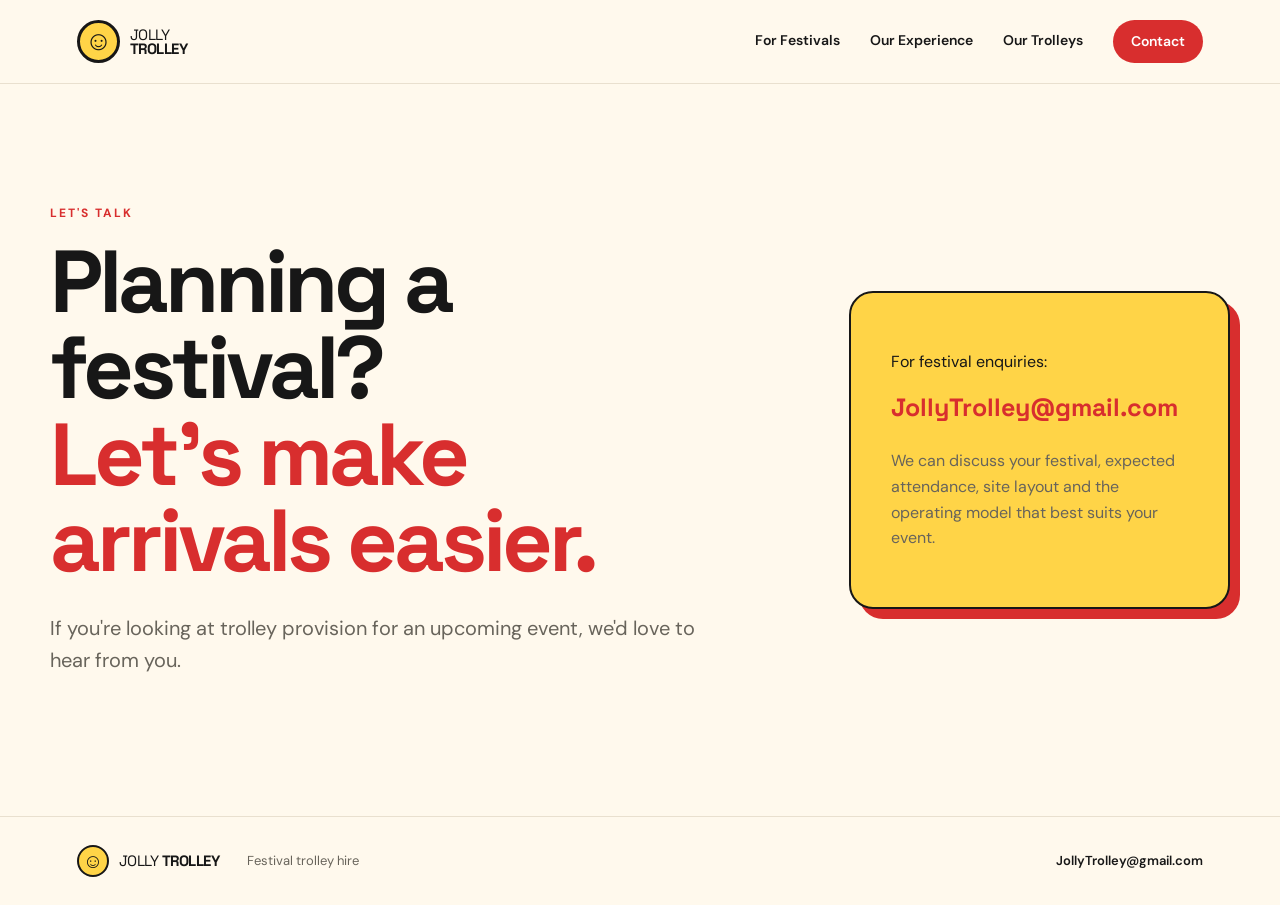
==== contact.html @ 55265817 "Add files via upload" ====
<!doctype html><html lang="en"><head><meta charset="utf-8"><meta name="viewport" content="width=device-width,initial-scale=1"><title>Contact | Jolly Trolley</title><link rel="stylesheet" href="style.css"></head><body><header><a class="brand" href="index.html"><span class="smiley">☺</span><span>JOLLY<br><b>TROLLEY</b></span></a><nav><a href="festivals.html">For Festivals</a><a href="experience.html">Our Experience</a><a href="trolleys.html">Our Trolleys</a><a class="nav-cta active" href="contact.html">Contact</a></nav></header><main><section class="contact"><div><p class="eyebrow">LET'S TALK</p><h1>Planning a festival?<br><em>Let's make arrivals easier.</em></h1><p class="lead">If you're looking at trolley provision for an upcoming event, we'd love to hear from you.</p></div><div class="contact-box"><p>For festival enquiries:</p><a href="mailto:JollyTrolley@gmail.com">JollyTrolley@gmail.com</a><p class="small-note">We can discuss your festival, expected attendance, site layout and the operating model that best suits your event.</p></div></section></main><footer><div class="brand small"><span class="smiley">☺</span><span>JOLLY <b>TROLLEY</b></span></div><span>Festival trolley hire</span><a href="mailto:JollyTrolley@gmail.com">JollyTrolley@gmail.com</a></footer></body></html>
---- style.css ----
@import url('https://fonts.googleapis.com/css2?family=DM+Sans:wght@400;500;600;700&family=Space+Grotesk:wght@500;600;700&display=swap');
:root{--red:#d82e2e;--yellow:#ffd447;--cream:#fff9ed;--ink:#171717;--muted:#68645b;--line:#e9e0cf}*{box-sizing:border-box}html{scroll-behavior:smooth}body{margin:0;background:var(--cream);color:var(--ink);font-family:'DM Sans',sans-serif;line-height:1.6}a{color:inherit;text-decoration:none}header{height:84px;padding:0 6vw;display:flex;align-items:center;justify-content:space-between;border-bottom:1px solid var(--line);background:rgba(255,249,237,.96);position:sticky;top:0;z-index:10}.brand{display:flex;align-items:center;gap:10px;font-family:'Space Grotesk';font-size:15px;line-height:.9;letter-spacing:-.5px}.brand b{font-weight:700}.smiley{width:43px;height:43px;border-radius:50%;background:var(--yellow);border:3px solid var(--ink);display:grid;place-items:center;font-size:27px;font-family:Arial;font-weight:bold}.small .smiley{width:32px;height:32px;font-size:20px;border-width:2px}nav{display:flex;align-items:center;gap:30px;font-size:14px;font-weight:600}nav a{padding:8px 0;border-bottom:2px solid transparent}nav a:hover,nav .active{border-color:var(--red)}.nav-cta{background:var(--red);color:white;padding:10px 18px;border-radius:999px;border:0}.nav-cta:hover{background:var(--ink);border:0}.hero,.page-hero,.intro,.cards,.partnership,.feature,.gallery,.trolley-show,.specs,.contact,.strip,.cta-band{max-width:1180px;margin:auto}.hero{min-height:650px;padding:100px 0;display:grid;grid-template-columns:1.2fr .8fr;gap:80px;align-items:center}.eyebrow{font-size:12px;font-weight:700;letter-spacing:2px;color:var(--red);margin:0 0 16px}.hero h1,.page-hero h1,.contact h1{font-family:'Space Grotesk';font-size:clamp(52px,7vw,88px);line-height:.98;letter-spacing:-4px;margin:0 0 28px;max-width:850px}.hero h1 em,.page-hero h1 em,.contact h1 em{font-style:normal;color:var(--red)}.lead{font-size:20px;max-width:680px;color:var(--muted)}.actions{display:flex;align-items:center;gap:24px;margin-top:34px}.button{display:inline-block;background:var(--red);color:white;padding:14px 22px;border-radius:999px;font-weight:700}.button:hover{background:var(--ink)}.text-link{font-weight:700;border-bottom:1px solid var(--ink);padding-bottom:3px}.hero-card{min-height:400px;border:2px solid var(--ink);border-radius:28px;background:var(--yellow);display:flex;flex-direction:column;align-items:center;justify-content:center;transform:rotate(2deg);box-shadow:14px 14px 0 var(--red)}.sun{width:190px;height:190px;border:7px solid var(--ink);border-radius:50%;display:grid;place-items:center;font:130px Arial;background:#ffe878}.hero-card p{text-align:center;font-size:18px}.hero-card strong{font-family:'Space Grotesk';font-size:25px}.strip{display:grid;grid-template-columns:repeat(3,1fr);border-top:1px solid var(--line);border-bottom:1px solid var(--line)}.strip div,.specs div{padding:30px;border-right:1px solid var(--line)}.strip div:last-child,.specs div:last-child{border:0}.strip strong,.strip span,.specs strong,.specs span{display:block}.strip strong,.specs strong{font-family:'Space Grotesk';font-size:19px}.strip span,.specs span{color:var(--muted);font-size:14px}.intro{padding:130px 0}.intro h2,.partnership h2,.feature h2,.trolley-show h2{font:600 50px/1 'Space Grotesk';letter-spacing:-2px;margin:0 0 22px}.intro>p:not(.eyebrow){font-size:23px;max-width:760px;color:var(--muted);margin-bottom:30px}.page-hero{padding:110px 0 80px}.page-hero h1{font-size:clamp(48px,6.5vw,76px);max-width:1000px}.cards{display:grid;grid-template-columns:repeat(3,1fr);gap:18px;padding-bottom:100px}.cards article{border:1px solid var(--line);border-radius:20px;padding:32px;background:#fffdf7}.cards span{color:var(--red);font-weight:700}.cards h2{font:600 30px 'Space Grotesk';margin:45px 0 12px}.cards p,.feature p,.trolley-show p{color:var(--muted)}.partnership{background:var(--yellow);padding:60px;display:grid;grid-template-columns:1fr 1fr;gap:60px;margin-bottom:100px}.partnership p{font-size:20px;margin:0}.cta-band{margin-bottom:100px;padding:65px;background:var(--red);color:white;border-radius:26px}.cta-band h2{font:600 45px 'Space Grotesk';margin:0}.cta-band p{font-size:18px;margin:10px 0 25px}.cta-band .button{background:white;color:var(--red)}.feature{display:grid;grid-template-columns:1fr 1fr;gap:70px;align-items:center;padding-bottom:80px}.photo-placeholder{min-height:350px;border-radius:24px;background:#efe5d1;border:1px dashed #c8bca6;display:grid;place-items:center;text-align:center;color:#8c826f;font-weight:700}.photo-placeholder small{font-weight:400}.gallery{display:grid;grid-template-columns:repeat(3,1fr);gap:18px;padding-bottom:100px}.gallery .photo-placeholder{min-height:220px}.trolley-show{display:grid;grid-template-columns:1fr 1fr;gap:90px;align-items:center;padding-bottom:80px}.trolley-illustration{height:390px;position:relative;background:var(--yellow);border:2px solid var(--ink);border-radius:28px}.handle{position:absolute;width:220px;height:100px;border:14px solid var(--ink);border-bottom:0;border-radius:80px 80px 0 0;left:95px;top:55px}.bed{position:absolute;width:340px;height:150px;border:9px solid var(--ink);border-radius:10px;left:45px;top:145px;transform:skew(-8deg)}.wheel{position:absolute;width:62px;height:62px;border-radius:50%;background:var(--ink);bottom:45px}.w1{left:70px}.w2{right:70px}.specs{display:grid;grid-template-columns:repeat(3,1fr);border-top:1px solid var(--line);border-bottom:1px solid var(--line);margin-bottom:100px}.contact{min-height:650px;padding:120px 0;display:grid;grid-template-columns:1.3fr .7fr;gap:90px;align-items:center}.contact-box{background:var(--yellow);border:2px solid var(--ink);border-radius:24px;padding:40px;box-shadow:10px 10px 0 var(--red)}.contact-box>a{font:700 25px 'Space Grotesk';color:var(--red);word-break:break-word}.small-note{color:var(--muted);margin-top:25px}footer{border-top:1px solid var(--line);padding:28px 6vw;display:flex;align-items:center;gap:28px;color:var(--muted);font-size:13px}footer .brand{color:var(--ink)}footer a{margin-left:auto;color:var(--ink);font-weight:600}@media(max-width:800px){header{height:auto;padding:18px 5vw;align-items:flex-start}nav{gap:12px;flex-wrap:wrap;justify-content:flex-end;font-size:12px}.hero,.feature,.trolley-show,.contact,.partnership{grid-template-columns:1fr;gap:40px}.hero{padding:70px 5vw}.page-hero,.intro,.cards,.feature,.gallery,.trolley-show,.specs,.contact,.partnership,.cta-band{margin-left:5vw;margin-right:5vw}.strip,.cards,.gallery,.specs{grid-template-columns:1fr}.strip div,.specs div{border-right:0;border-bottom:1px solid var(--line)}.hero h1,.page-hero h1,.contact h1{letter-spacing:-2.5px}.intro{padding:80px 0}.partnership{padding:35px}.trolley-illustration{height:300px}.bed{width:250px;left:30px}.handle{left:65px}.contact{padding:80px 0}footer{flex-wrap:wrap}footer a{margin-left:0;width:100%}}
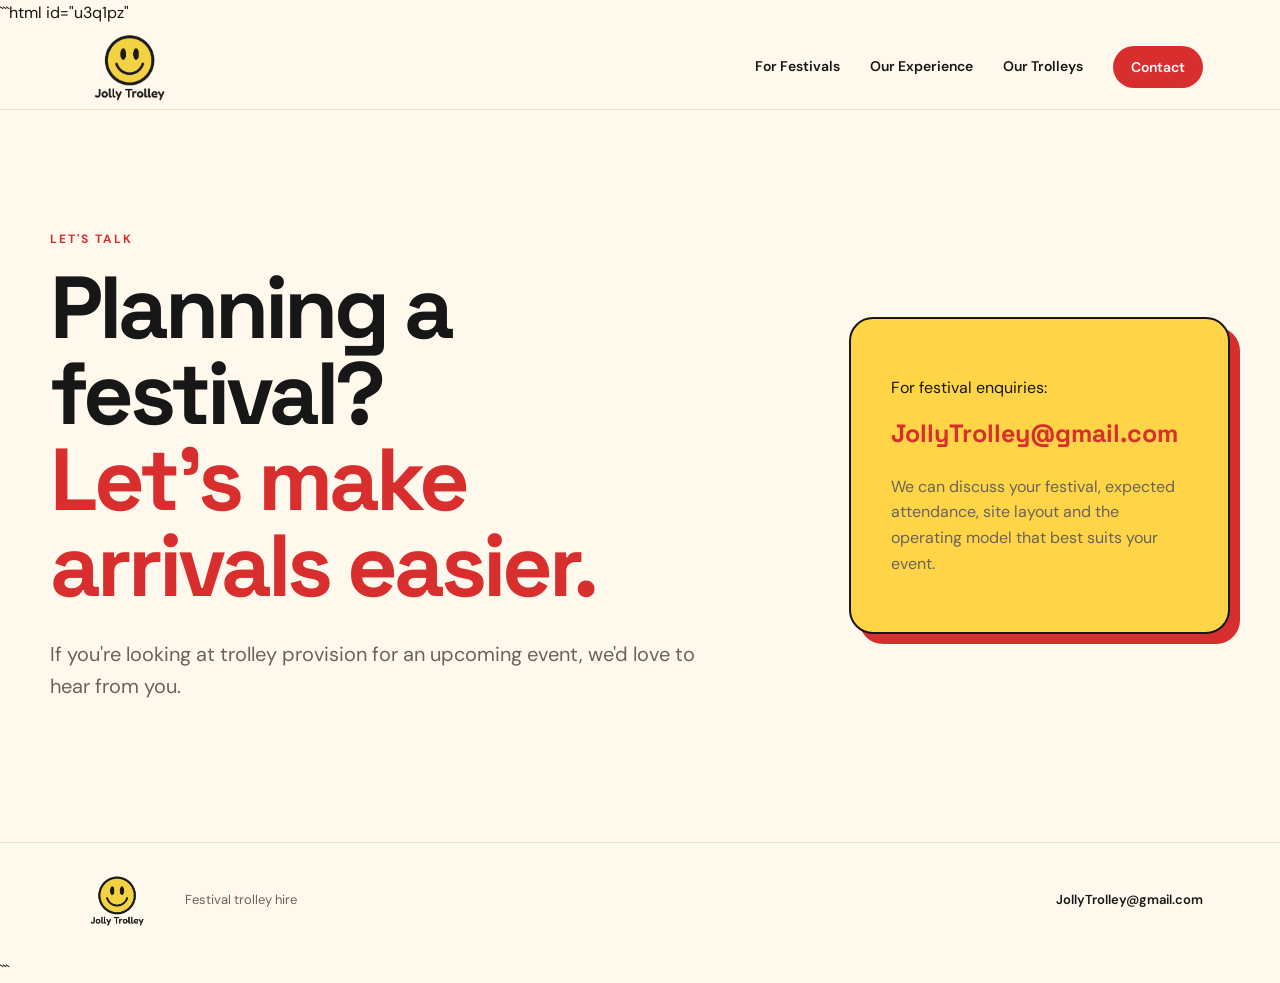
==== commit 399904ec: "Update contact.html" ====
--- a/contact.html
+++ b/contact.html
@@ -1 +1,85 @@
-<!doctype html><html lang="en"><head><meta charset="utf-8"><meta name="viewport" content="width=device-width,initial-scale=1"><title>Contact | Jolly Trolley</title><link rel="stylesheet" href="style.css"></head><body><header><a class="brand" href="index.html"><span class="smiley">☺</span><span>JOLLY<br><b>TROLLEY</b></span></a><nav><a href="festivals.html">For Festivals</a><a href="experience.html">Our Experience</a><a href="trolleys.html">Our Trolleys</a><a class="nav-cta active" href="contact.html">Contact</a></nav></header><main><section class="contact"><div><p class="eyebrow">LET'S TALK</p><h1>Planning a festival?<br><em>Let's make arrivals easier.</em></h1><p class="lead">If you're looking at trolley provision for an upcoming event, we'd love to hear from you.</p></div><div class="contact-box"><p>For festival enquiries:</p><a href="mailto:JollyTrolley@gmail.com">JollyTrolley@gmail.com</a><p class="small-note">We can discuss your festival, expected attendance, site layout and the operating model that best suits your event.</p></div></section></main><footer><div class="brand small"><span class="smiley">☺</span><span>JOLLY <b>TROLLEY</b></span></div><span>Festival trolley hire</span><a href="mailto:JollyTrolley@gmail.com">JollyTrolley@gmail.com</a></footer></body></html>
+```html id="u3q1pz"
+<!doctype html>
+<html lang="en">
+
+<head>
+<meta charset="utf-8">
+<meta name="viewport" content="width=device-width,initial-scale=1">
+<title>Contact | Jolly Trolley</title>
+<link rel="stylesheet" href="style.css">
+</head>
+
+<body>
+
+<header>
+
+<a class="brand" href="index.html">
+<img class="logo-image" src="Jolly-Trolley-Logo.png" alt="Jolly Trolley" style="width:105px;height:auto;display:block;">
+</a>
+
+<nav>
+<a href="festivals.html">For Festivals</a>
+<a href="experience.html">Our Experience</a>
+<a href="trolleys.html">Our Trolleys</a>
+<a class="nav-cta active" href="contact.html">Contact</a>
+</nav>
+
+</header>
+
+
+<main>
+
+<section class="contact">
+
+<div>
+
+<p class="eyebrow">LET'S TALK</p>
+
+<h1>
+Planning a festival?<br>
+<em>Let's make arrivals easier.</em>
+</h1>
+
+<p class="lead">
+If you're looking at trolley provision for an upcoming event, we'd love to hear from you.
+</p>
+
+</div>
+
+
+<div class="contact-box">
+
+<p>For festival enquiries:</p>
+
+<a href="mailto:JollyTrolley@gmail.com">
+JollyTrolley@gmail.com
+</a>
+
+<p class="small-note">
+We can discuss your festival, expected attendance, site layout and the operating model that best suits your event.
+</p>
+
+</div>
+
+</section>
+
+</main>
+
+
+<footer>
+
+<div class="brand small">
+<img class="logo-image" src="Jolly-Trolley-Logo.png" alt="Jolly Trolley" style="width:80px;height:auto;display:block;">
+</div>
+
+<span>Festival trolley hire</span>
+
+<a href="mailto:JollyTrolley@gmail.com">
+JollyTrolley@gmail.com
+</a>
+
+</footer>
+
+</body>
+</html>
+```
--- a/style.css
+++ b/style.css
@@ -1,2 +1,651 @@
 @import url('https://fonts.googleapis.com/css2?family=DM+Sans:wght@400;500;600;700&family=Space+Grotesk:wght@500;600;700&display=swap');
-:root{--red:#d82e2e;--yellow:#ffd447;--cream:#fff9ed;--ink:#171717;--muted:#68645b;--line:#e9e0cf}*{box-sizing:border-box}html{scroll-behavior:smooth}body{margin:0;background:var(--cream);color:var(--ink);font-family:'DM Sans',sans-serif;line-height:1.6}a{color:inherit;text-decoration:none}header{height:84px;padding:0 6vw;display:flex;align-items:center;justify-content:space-between;border-bottom:1px solid var(--line);background:rgba(255,249,237,.96);position:sticky;top:0;z-index:10}.brand{display:flex;align-items:center;gap:10px;font-family:'Space Grotesk';font-size:15px;line-height:.9;letter-spacing:-.5px}.brand b{font-weight:700}.smiley{width:43px;height:43px;border-radius:50%;background:var(--yellow);border:3px solid var(--ink);display:grid;place-items:center;font-size:27px;font-family:Arial;font-weight:bold}.small .smiley{width:32px;height:32px;font-size:20px;border-width:2px}nav{display:flex;align-items:center;gap:30px;font-size:14px;font-weight:600}nav a{padding:8px 0;border-bottom:2px solid transparent}nav a:hover,nav .active{border-color:var(--red)}.nav-cta{background:var(--red);color:white;padding:10px 18px;border-radius:999px;border:0}.nav-cta:hover{background:var(--ink);border:0}.hero,.page-hero,.intro,.cards,.partnership,.feature,.gallery,.trolley-show,.specs,.contact,.strip,.cta-band{max-width:1180px;margin:auto}.hero{min-height:650px;padding:100px 0;display:grid;grid-template-columns:1.2fr .8fr;gap:80px;align-items:center}.eyebrow{font-size:12px;font-weight:700;letter-spacing:2px;color:var(--red);margin:0 0 16px}.hero h1,.page-hero h1,.contact h1{font-family:'Space Grotesk';font-size:clamp(52px,7vw,88px);line-height:.98;letter-spacing:-4px;margin:0 0 28px;max-width:850px}.hero h1 em,.page-hero h1 em,.contact h1 em{font-style:normal;color:var(--red)}.lead{font-size:20px;max-width:680px;color:var(--muted)}.actions{display:flex;align-items:center;gap:24px;margin-top:34px}.button{display:inline-block;background:var(--red);color:white;padding:14px 22px;border-radius:999px;font-weight:700}.button:hover{background:var(--ink)}.text-link{font-weight:700;border-bottom:1px solid var(--ink);padding-bottom:3px}.hero-card{min-height:400px;border:2px solid var(--ink);border-radius:28px;background:var(--yellow);display:flex;flex-direction:column;align-items:center;justify-content:center;transform:rotate(2deg);box-shadow:14px 14px 0 var(--red)}.sun{width:190px;height:190px;border:7px solid var(--ink);border-radius:50%;display:grid;place-items:center;font:130px Arial;background:#ffe878}.hero-card p{text-align:center;font-size:18px}.hero-card strong{font-family:'Space Grotesk';font-size:25px}.strip{display:grid;grid-template-columns:repeat(3,1fr);border-top:1px solid var(--line);border-bottom:1px solid var(--line)}.strip div,.specs div{padding:30px;border-right:1px solid var(--line)}.strip div:last-child,.specs div:last-child{border:0}.strip strong,.strip span,.specs strong,.specs span{display:block}.strip strong,.specs strong{font-family:'Space Grotesk';font-size:19px}.strip span,.specs span{color:var(--muted);font-size:14px}.intro{padding:130px 0}.intro h2,.partnership h2,.feature h2,.trolley-show h2{font:600 50px/1 'Space Grotesk';letter-spacing:-2px;margin:0 0 22px}.intro>p:not(.eyebrow){font-size:23px;max-width:760px;color:var(--muted);margin-bottom:30px}.page-hero{padding:110px 0 80px}.page-hero h1{font-size:clamp(48px,6.5vw,76px);max-width:1000px}.cards{display:grid;grid-template-columns:repeat(3,1fr);gap:18px;padding-bottom:100px}.cards article{border:1px solid var(--line);border-radius:20px;padding:32px;background:#fffdf7}.cards span{color:var(--red);font-weight:700}.cards h2{font:600 30px 'Space Grotesk';margin:45px 0 12px}.cards p,.feature p,.trolley-show p{color:var(--muted)}.partnership{background:var(--yellow);padding:60px;display:grid;grid-template-columns:1fr 1fr;gap:60px;margin-bottom:100px}.partnership p{font-size:20px;margin:0}.cta-band{margin-bottom:100px;padding:65px;background:var(--red);color:white;border-radius:26px}.cta-band h2{font:600 45px 'Space Grotesk';margin:0}.cta-band p{font-size:18px;margin:10px 0 25px}.cta-band .button{background:white;color:var(--red)}.feature{display:grid;grid-template-columns:1fr 1fr;gap:70px;align-items:center;padding-bottom:80px}.photo-placeholder{min-height:350px;border-radius:24px;background:#efe5d1;border:1px dashed #c8bca6;display:grid;place-items:center;text-align:center;color:#8c826f;font-weight:700}.photo-placeholder small{font-weight:400}.gallery{display:grid;grid-template-columns:repeat(3,1fr);gap:18px;padding-bottom:100px}.gallery .photo-placeholder{min-height:220px}.trolley-show{display:grid;grid-template-columns:1fr 1fr;gap:90px;align-items:center;padding-bottom:80px}.trolley-illustration{height:390px;position:relative;background:var(--yellow);border:2px solid var(--ink);border-radius:28px}.handle{position:absolute;width:220px;height:100px;border:14px solid var(--ink);border-bottom:0;border-radius:80px 80px 0 0;left:95px;top:55px}.bed{position:absolute;width:340px;height:150px;border:9px solid var(--ink);border-radius:10px;left:45px;top:145px;transform:skew(-8deg)}.wheel{position:absolute;width:62px;height:62px;border-radius:50%;background:var(--ink);bottom:45px}.w1{left:70px}.w2{right:70px}.specs{display:grid;grid-template-columns:repeat(3,1fr);border-top:1px solid var(--line);border-bottom:1px solid var(--line);margin-bottom:100px}.contact{min-height:650px;padding:120px 0;display:grid;grid-template-columns:1.3fr .7fr;gap:90px;align-items:center}.contact-box{background:var(--yellow);border:2px solid var(--ink);border-radius:24px;padding:40px;box-shadow:10px 10px 0 var(--red)}.contact-box>a{font:700 25px 'Space Grotesk';color:var(--red);word-break:break-word}.small-note{color:var(--muted);margin-top:25px}footer{border-top:1px solid var(--line);padding:28px 6vw;display:flex;align-items:center;gap:28px;color:var(--muted);font-size:13px}footer .brand{color:var(--ink)}footer a{margin-left:auto;color:var(--ink);font-weight:600}@media(max-width:800px){header{height:auto;padding:18px 5vw;align-items:flex-start}nav{gap:12px;flex-wrap:wrap;justify-content:flex-end;font-size:12px}.hero,.feature,.trolley-show,.contact,.partnership{grid-template-columns:1fr;gap:40px}.hero{padding:70px 5vw}.page-hero,.intro,.cards,.feature,.gallery,.trolley-show,.specs,.contact,.partnership,.cta-band{margin-left:5vw;margin-right:5vw}.strip,.cards,.gallery,.specs{grid-template-columns:1fr}.strip div,.specs div{border-right:0;border-bottom:1px solid var(--line)}.hero h1,.page-hero h1,.contact h1{letter-spacing:-2.5px}.intro{padding:80px 0}.partnership{padding:35px}.trolley-illustration{height:300px}.bed{width:250px;left:30px}.handle{left:65px}.contact{padding:80px 0}footer{flex-wrap:wrap}footer a{margin-left:0;width:100%}}
+
+:root{
+  --red:#d82e2e;
+  --yellow:#ffd447;
+  --cream:#fff9ed;
+  --ink:#171717;
+  --muted:#68645b;
+  --line:#e9e0cf
+}
+
+*{
+  box-sizing:border-box
+}
+
+html{
+  scroll-behavior:smooth
+}
+
+body{
+  margin:0;
+  background:var(--cream);
+  color:var(--ink);
+  font-family:'DM Sans',sans-serif;
+  line-height:1.6
+}
+
+a{
+  color:inherit;
+  text-decoration:none
+}
+
+/* LOGO */
+
+.logo-image{
+  display:block;
+  width:105px;
+  height:auto;
+  object-fit:contain
+}
+
+.brand.small .logo-image{
+  width:80px
+}
+
+/* HEADER */
+
+header{
+  height:84px;
+  padding:0 6vw;
+  display:flex;
+  align-items:center;
+  justify-content:space-between;
+  border-bottom:1px solid var(--line);
+  background:rgba(255,249,237,.96);
+  position:sticky;
+  top:0;
+  z-index:10
+}
+
+.brand{
+  display:flex;
+  align-items:center;
+  gap:10px;
+  font-family:'Space Grotesk';
+  font-size:15px;
+  line-height:.9;
+  letter-spacing:-.5px
+}
+
+.brand b{
+  font-weight:700
+}
+
+.smiley{
+  width:43px;
+  height:43px;
+  border-radius:50%;
+  background:var(--yellow);
+  border:3px solid var(--ink);
+  display:grid;
+  place-items:center;
+  font-size:27px;
+  font-family:Arial;
+  font-weight:bold
+}
+
+.small .smiley{
+  width:32px;
+  height:32px;
+  font-size:20px;
+  border-width:2px
+}
+
+/* NAVIGATION */
+
+nav{
+  display:flex;
+  align-items:center;
+  gap:30px;
+  font-size:14px;
+  font-weight:600
+}
+
+nav a{
+  padding:8px 0;
+  border-bottom:2px solid transparent
+}
+
+nav a:hover,
+nav .active{
+  border-color:var(--red)
+}
+
+.nav-cta{
+  background:var(--red);
+  color:white;
+  padding:10px 18px;
+  border-radius:999px;
+  border:0
+}
+
+.nav-cta:hover{
+  background:var(--ink);
+  border:0
+}
+
+/* MAIN LAYOUT */
+
+.hero,
+.page-hero,
+.intro,
+.cards,
+.partnership,
+.feature,
+.gallery,
+.trolley-show,
+.specs,
+.contact,
+.strip,
+.cta-band{
+  max-width:1180px;
+  margin:auto
+}
+
+/* HOMEPAGE HERO */
+
+.hero{
+  min-height:650px;
+  padding:100px 0;
+  display:grid;
+  grid-template-columns:1.2fr .8fr;
+  gap:80px;
+  align-items:center
+}
+
+.eyebrow{
+  font-size:12px;
+  font-weight:700;
+  letter-spacing:2px;
+  color:var(--red);
+  margin:0 0 16px
+}
+
+.hero h1,
+.page-hero h1,
+.contact h1{
+  font-family:'Space Grotesk';
+  font-size:clamp(52px,7vw,88px);
+  line-height:.98;
+  letter-spacing:-4px;
+  margin:0 0 28px;
+  max-width:850px
+}
+
+.hero h1 em,
+.page-hero h1 em,
+.contact h1 em{
+  font-style:normal;
+  color:var(--red)
+}
+
+.lead{
+  font-size:20px;
+  max-width:680px;
+  color:var(--muted)
+}
+
+.actions{
+  display:flex;
+  align-items:center;
+  gap:24px;
+  margin-top:34px
+}
+
+.button{
+  display:inline-block;
+  background:var(--red);
+  color:white;
+  padding:14px 22px;
+  border-radius:999px;
+  font-weight:700
+}
+
+.button:hover{
+  background:var(--ink)
+}
+
+.text-link{
+  font-weight:700;
+  border-bottom:1px solid var(--ink);
+  padding-bottom:3px
+}
+
+/* HERO CARD */
+
+.hero-card{
+  min-height:400px;
+  border:2px solid var(--ink);
+  border-radius:28px;
+  background:var(--yellow);
+  display:flex;
+  flex-direction:column;
+  align-items:center;
+  justify-content:center;
+  transform:rotate(2deg);
+  box-shadow:14px 14px 0 var(--red)
+}
+
+.sun{
+  width:190px;
+  height:190px;
+  border:7px solid var(--ink);
+  border-radius:50%;
+  display:grid;
+  place-items:center;
+  font:130px Arial;
+  background:#ffe878
+}
+
+.hero-card p{
+  text-align:center;
+  font-size:18px
+}
+
+.hero-card strong{
+  font-family:'Space Grotesk';
+  font-size:25px
+}
+
+/* THREE COLUMN STRIP */
+
+.strip{
+  display:grid;
+  grid-template-columns:repeat(3,1fr);
+  border-top:1px solid var(--line);
+  border-bottom:1px solid var(--line)
+}
+
+.strip div,
+.specs div{
+  padding:30px;
+  border-right:1px solid var(--line)
+}
+
+.strip div:last-child,
+.specs div:last-child{
+  border:0
+}
+
+.strip strong,
+.strip span,
+.specs strong,
+.specs span{
+  display:block
+}
+
+.strip strong,
+.specs strong{
+  font-family:'Space Grotesk';
+  font-size:19px
+}
+
+.strip span,
+.specs span{
+  color:var(--muted);
+  font-size:14px
+}
+
+/* INTRO */
+
+.intro{
+  padding:130px 0
+}
+
+.intro h2,
+.partnership h2,
+.feature h2,
+.trolley-show h2{
+  font:600 50px/1 'Space Grotesk';
+  letter-spacing:-2px;
+  margin:0 0 22px
+}
+
+.intro>p:not(.eyebrow){
+  font-size:23px;
+  max-width:760px;
+  color:var(--muted);
+  margin-bottom:30px
+}
+
+/* PAGE HERO */
+
+.page-hero{
+  padding:110px 0 80px
+}
+
+.page-hero h1{
+  font-size:clamp(48px,6.5vw,76px);
+  max-width:1000px
+}
+
+/* CARDS */
+
+.cards{
+  display:grid;
+  grid-template-columns:repeat(3,1fr);
+  gap:18px;
+  padding-bottom:100px
+}
+
+.cards article{
+  border:1px solid var(--line);
+  border-radius:20px;
+  padding:32px;
+  background:#fffdf7
+}
+
+.cards span{
+  color:var(--red);
+  font-weight:700
+}
+
+.cards h2{
+  font:600 30px 'Space Grotesk';
+  margin:45px 0 12px
+}
+
+.cards p,
+.feature p,
+.trolley-show p{
+  color:var(--muted)
+}
+
+/* PARTNERSHIP */
+
+.partnership{
+  background:var(--yellow);
+  padding:60px;
+  display:grid;
+  grid-template-columns:1fr 1fr;
+  gap:60px;
+  margin-bottom:100px
+}
+
+.partnership p{
+  font-size:20px;
+  margin:0
+}
+
+/* CTA BAND */
+
+.cta-band{
+  margin-bottom:100px;
+  padding:65px;
+  background:var(--red);
+  color:white;
+  border-radius:26px
+}
+
+.cta-band h2{
+  font:600 45px 'Space Grotesk';
+  margin:0
+}
+
+.cta-band p{
+  font-size:18px;
+  margin:10px 0 25px
+}
+
+.cta-band .button{
+  background:white;
+  color:var(--red)
+}
+
+/* FEATURE */
+
+.feature{
+  display:grid;
+  grid-template-columns:1fr 1fr;
+  gap:70px;
+  align-items:center;
+  padding-bottom:80px
+}
+
+.photo-placeholder{
+  min-height:350px;
+  border-radius:24px;
+  background:#efe5d1;
+  border:1px dashed #c8bca6;
+  display:grid;
+  place-items:center;
+  text-align:center;
+  color:#8c826f;
+  font-weight:700
+}
+
+.photo-placeholder small{
+  font-weight:400
+}
+
+/* GALLERY */
+
+.gallery{
+  display:grid;
+  grid-template-columns:repeat(3,1fr);
+  gap:18px;
+  padding-bottom:100px
+}
+
+.gallery .photo-placeholder{
+  min-height:220px
+}
+
+/* TROLLEY */
+
+.trolley-show{
+  display:grid;
+  grid-template-columns:1fr 1fr;
+  gap:90px;
+  align-items:center;
+  padding-bottom:80px
+}
+
+.trolley-illustration{
+  height:390px;
+  position:relative;
+  background:var(--yellow);
+  border:2px solid var(--ink);
+  border-radius:28px
+}
+
+.handle{
+  position:absolute;
+  width:220px;
+  height:100px;
+  border:14px solid var(--ink);
+  border-bottom:0;
+  border-radius:80px 80px 0 0;
+  left:95px;
+  top:55px
+}
+
+.bed{
+  position:absolute;
+  width:340px;
+  height:150px;
+  border:9px solid var(--ink);
+  border-radius:10px;
+  left:45px;
+  top:145px;
+  transform:skew(-8deg)
+}
+
+.wheel{
+  position:absolute;
+  width:62px;
+  height:62px;
+  border-radius:50%;
+  background:var(--ink);
+  bottom:45px
+}
+
+.w1{
+  left:70px
+}
+
+.w2{
+  right:70px
+}
+
+/* SPECS */
+
+.specs{
+  display:grid;
+  grid-template-columns:repeat(3,1fr);
+  border-top:1px solid var(--line);
+  border-bottom:1px solid var(--line);
+  margin-bottom:100px
+}
+
+/* CONTACT */
+
+.contact{
+  min-height:650px;
+  padding:120px 0;
+  display:grid;
+  grid-template-columns:1.3fr .7fr;
+  gap:90px;
+  align-items:center
+}
+
+.contact-box{
+  background:var(--yellow);
+  border:2px solid var(--ink);
+  border-radius:24px;
+  padding:40px;
+  box-shadow:10px 10px 0 var(--red)
+}
+
+.contact-box>a{
+  font:700 25px 'Space Grotesk';
+  color:var(--red);
+  word-break:break-word
+}
+
+.small-note{
+  color:var(--muted);
+  margin-top:25px
+}
+
+/* FOOTER */
+
+footer{
+  border-top:1px solid var(--line);
+  padding:28px 6vw;
+  display:flex;
+  align-items:center;
+  gap:28px;
+  color:var(--muted);
+  font-size:13px
+}
+
+footer .brand{
+  color:var(--ink)
+}
+
+footer a{
+  margin-left:auto;
+  color:var(--ink);
+  font-weight:600
+}
+
+/* MOBILE */
+
+@media(max-width:800px){
+
+  header{
+    height:auto;
+    padding:18px 5vw;
+    align-items:flex-start
+  }
+
+  nav{
+    gap:12px;
+    flex-wrap:wrap;
+    justify-content:flex-end;
+    font-size:12px
+  }
+
+  .hero,
+  .feature,
+  .trolley-show,
+  .contact,
+  .partnership{
+    grid-template-columns:1fr;
+    gap:40px
+  }
+
+  .hero{
+    padding:70px 5vw
+  }
+
+  .page-hero,
+  .intro,
+  .cards,
+  .feature,
+  .gallery,
+  .trolley-show,
+  .specs,
+  .contact,
+  .partnership,
+  .cta-band{
+    margin-left:5vw;
+    margin-right:5vw
+  }
+
+  .strip,
+  .cards,
+  .gallery,
+  .specs{
+    grid-template-columns:1fr
+  }
+
+  .strip div,
+  .specs div{
+    border-right:0;
+    border-bottom:1px solid var(--line)
+  }
+
+  .hero h1,
+  .page-hero h1,
+  .contact h1{
+    letter-spacing:-2.5px
+  }
+
+  .intro{
+    padding:80px 0
+  }
+
+  .partnership{
+    padding:35px
+  }
+
+  .trolley-illustration{
+    height:300px
+  }
+
+  .bed{
+    width:250px;
+    left:30px
+  }
+
+  .handle{
+    left:65px
+  }
+
+  .contact{
+    padding:80px 0
+  }
+
+  footer{
+    flex-wrap:wrap
+  }
+
+  footer a{
+    margin-left:0;
+    width:100%
+  }
+
+}
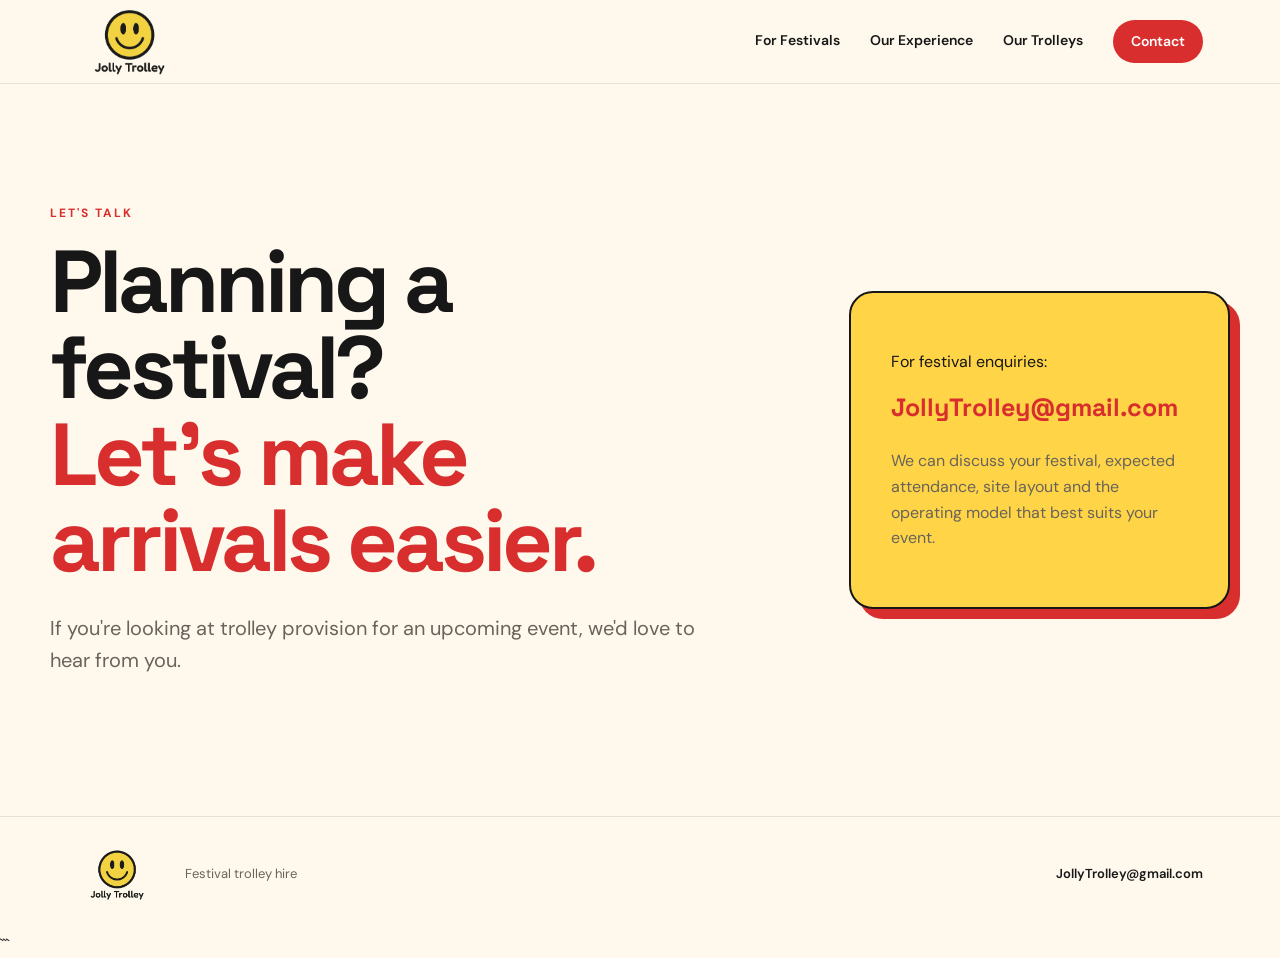
==== commit 83b6ac5a: "Update contact.html" ====
--- a/contact.html
+++ b/contact.html
@@ -1,4 +1,4 @@
-```html id="u3q1pz"
+
 <!doctype html>
 <html lang="en">
 
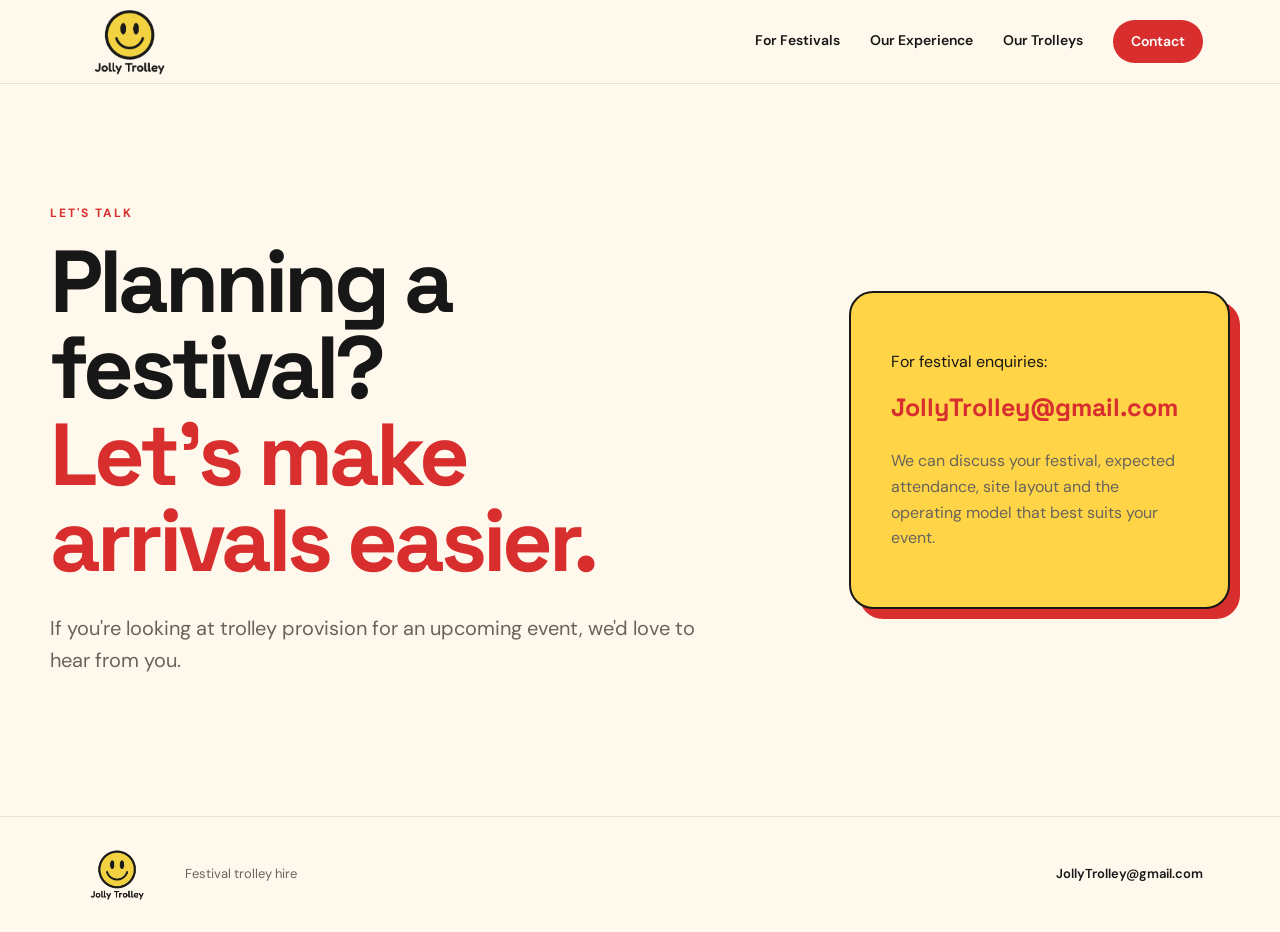
==== commit 68493ccc: "Update contact.html" ====
--- a/contact.html
+++ b/contact.html
@@ -82,4 +82,4 @@
 
 </body>
 </html>
-```
+
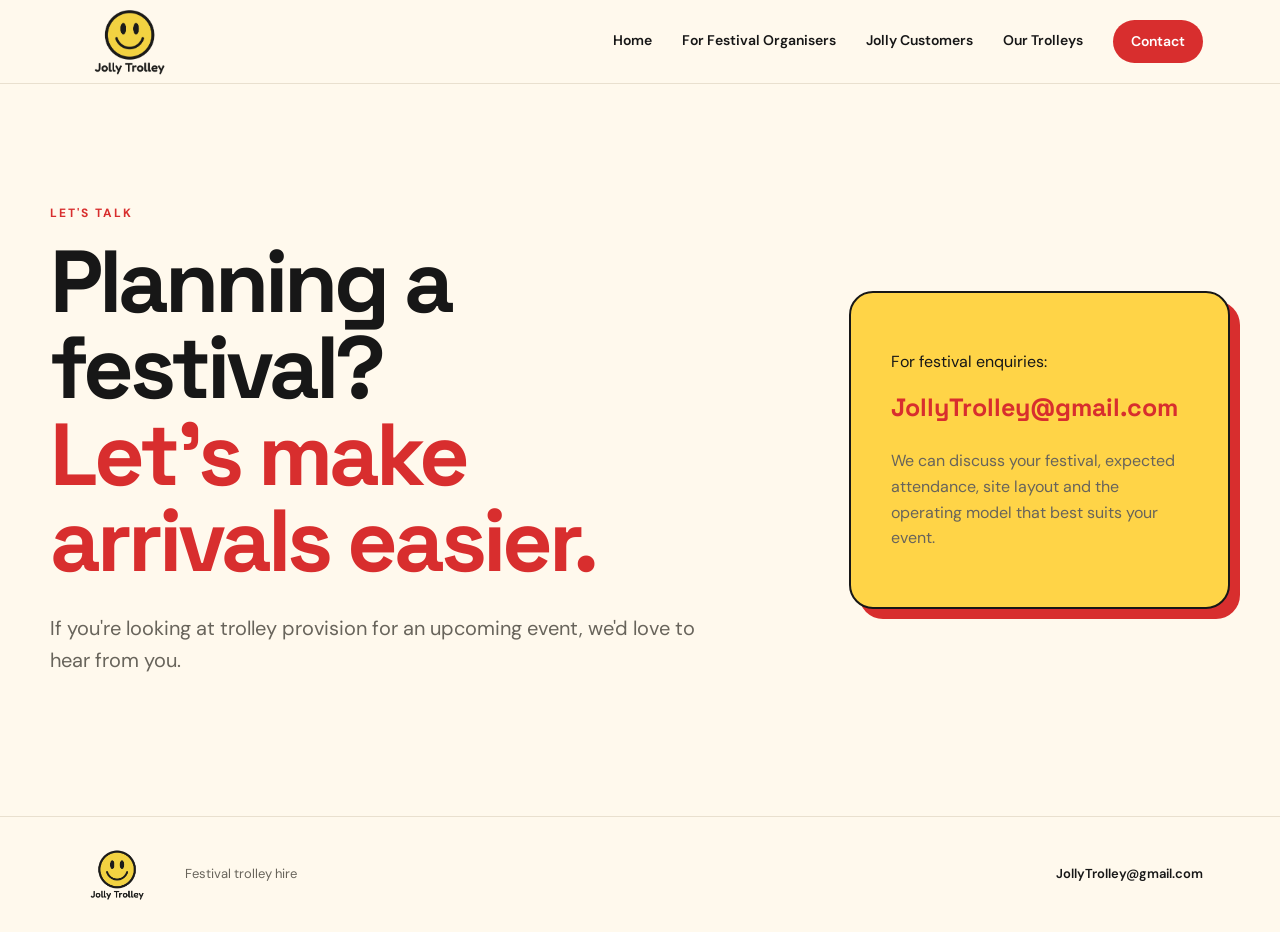
==== commit 1408ad48: "Update contact.html" ====
--- a/contact.html
+++ b/contact.html
@@ -1,4 +1,3 @@
-
 <!doctype html>
 <html lang="en">
 
@@ -18,8 +17,9 @@
 </a>
 
 <nav>
-<a href="festivals.html">For Festivals</a>
-<a href="experience.html">Our Experience</a>
+<a href="index.html">Home</a>
+<a href="festivals.html">For Festival Organisers</a>
+<a href="experience.html">Jolly Customers</a>
 <a href="trolleys.html">Our Trolleys</a>
 <a class="nav-cta active" href="contact.html">Contact</a>
 </nav>
@@ -82,4 +82,3 @@
 
 </body>
 </html>
-
